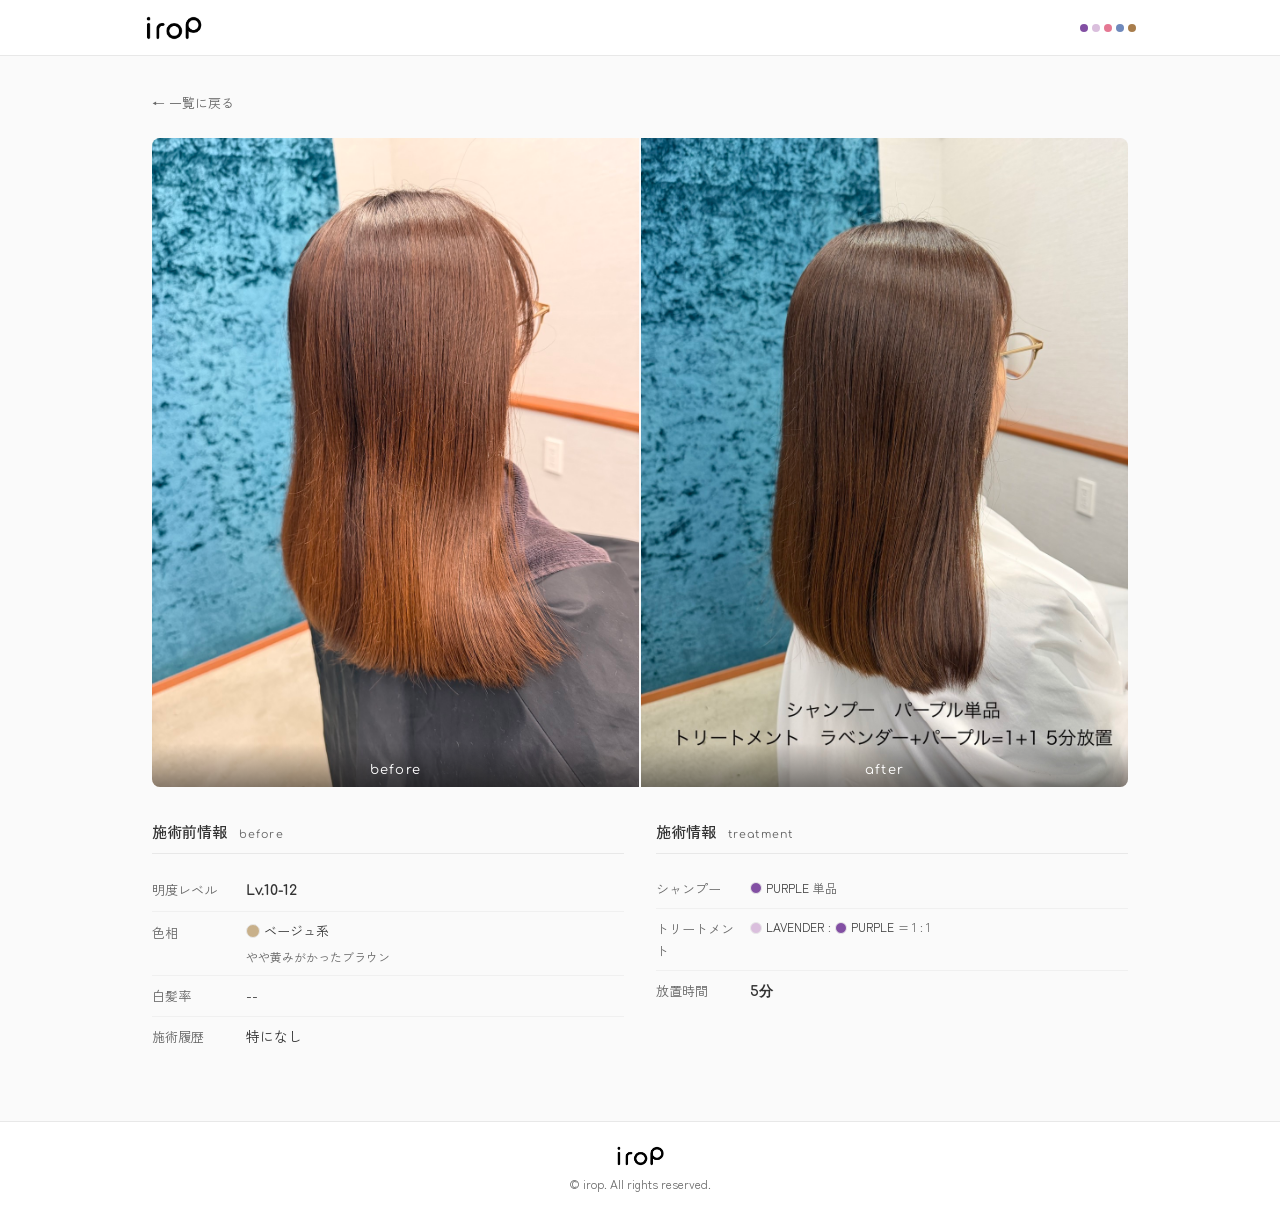
==== case-detail.html @ 00847f36 "M0-M3: irop施術事例集の閲覧機能 - 事例一覧画面（カード型UI、レスポンシブグリッド） - 事例詳細画面（Before/After写真比較、施術情報） - フィルター検索（明度・色相・白髪" ====
<!DOCTYPE html>
<html lang="ja">
<head>
  <meta charset="UTF-8">
  <meta name="viewport" content="width=device-width, initial-scale=1.0">
  <title>事例詳細 | irop 施術事例集</title>
  <meta name="description" content="irop カラーシャンプー・カラートリートメントの施術事例詳細。Before/Afterの写真と施術情報を掲載しています。">

  <!-- Google Fonts -->
  <link rel="preconnect" href="https://fonts.googleapis.com">
  <link rel="preconnect" href="https://fonts.gstatic.com" crossorigin>
  <link href="https://fonts.googleapis.com/css2?family=Comfortaa:wght@400;700&family=Zen+Kaku+Gothic+New:wght@400;500;700&display=swap" rel="stylesheet">

  <!-- Stylesheet -->
  <link rel="stylesheet" href="css/style.css">
</head>
<body>

  <!-- Header -->
  <header class="header">
    <div class="header__inner">
      <a href="index.html" class="header__logo">
        <img src="design/irop_logo.png" alt="irop" class="header__logo-img">
      </a>
      <div class="color-bar">
        <span class="color-bar__dot color-bar__dot--purple"></span>
        <span class="color-bar__dot color-bar__dot--lavender"></span>
        <span class="color-bar__dot color-bar__dot--pink"></span>
        <span class="color-bar__dot color-bar__dot--ash"></span>
        <span class="color-bar__dot color-bar__dot--brown"></span>
      </div>
    </div>
  </header>

  <!-- Main Content -->
  <main class="main">
    <a href="index.html" class="back-link">&larr; 一覧に戻る</a>

    <!-- ===== 事例 1: PURPLE + LAVENDER ===== -->
    <article class="case-detail" data-case="1">
      <section class="photo-compare">
        <div class="photo-compare__item">
          <img src="images/IMG_6502.JPG" alt="Before: 明るめの茶髪、黄みがかったトーン" class="photo-compare__img">
          <span class="photo-compare__label">before</span>
        </div>
        <div class="photo-compare__item">
          <img src="images/IMG_6503.JPG" alt="After: 黄みが抑えられ落ち着いたトーン" class="photo-compare__img">
          <span class="photo-compare__label">after</span>
        </div>
      </section>

      <div class="detail-info-grid">
        <section class="info-section">
          <h2 class="info-section__title">施術前情報 <span class="info-section__title-en">before</span></h2>
          <dl class="info-list">
            <div class="info-list__row">
              <dt class="info-list__label">明度レベル</dt>
              <dd class="info-list__value"><span class="lightness-badge">Lv.10-12</span></dd>
            </div>
            <div class="info-list__row">
              <dt class="info-list__label">色相</dt>
              <dd class="info-list__value">
                <span class="hue-chip hue-chip--beige">ベージュ系</span>
                <span class="info-list__note">やや黄みがかったブラウン</span>
              </dd>
            </div>
            <div class="info-list__row">
              <dt class="info-list__label">白髪率</dt>
              <dd class="info-list__value">--</dd>
            </div>
            <div class="info-list__row">
              <dt class="info-list__label">施術履歴</dt>
              <dd class="info-list__value">特になし</dd>
            </div>
          </dl>
        </section>

        <section class="info-section">
          <h2 class="info-section__title">施術情報 <span class="info-section__title-en">treatment</span></h2>
          <dl class="info-list">
            <div class="info-list__row">
              <dt class="info-list__label">シャンプー</dt>
              <dd class="info-list__value">
                <div class="color-recipe">
                  <span class="color-chip">
                    <span class="color-chip__swatch" style="background-color: var(--color-purple);"></span>
                    PURPLE
                  </span>
                  <span class="color-recipe__type">単品</span>
                </div>
              </dd>
            </div>
            <div class="info-list__row">
              <dt class="info-list__label">トリートメント</dt>
              <dd class="info-list__value">
                <div class="color-recipe">
                  <span class="color-chip">
                    <span class="color-chip__swatch" style="background-color: var(--color-lavender);"></span>
                    LAVENDER
                  </span>
                  <span class="color-recipe__ratio">:</span>
                  <span class="color-chip">
                    <span class="color-chip__swatch" style="background-color: var(--color-purple);"></span>
                    PURPLE
                  </span>
                  <span class="color-recipe__type">= 1 : 1</span>
                </div>
              </dd>
            </div>
            <div class="info-list__row">
              <dt class="info-list__label">放置時間</dt>
              <dd class="info-list__value"><span class="time-badge">5分</span></dd>
            </div>
          </dl>
        </section>
      </div>
    </article>

    <!-- ===== 事例 2: BROWN ===== -->
    <article class="case-detail" data-case="2" hidden>
      <section class="photo-compare">
        <div class="photo-compare__item">
          <img src="images/IMG_6504.JPG" alt="Before: 暗めの茶髪、やや赤みあり" class="photo-compare__img">
          <span class="photo-compare__label">before</span>
        </div>
        <div class="photo-compare__item">
          <img src="images/IMG_6505.JPG" alt="After: ツヤが出て整った印象" class="photo-compare__img">
          <span class="photo-compare__label">after</span>
        </div>
      </section>

      <div class="detail-info-grid">
        <section class="info-section">
          <h2 class="info-section__title">施術前情報 <span class="info-section__title-en">before</span></h2>
          <dl class="info-list">
            <div class="info-list__row">
              <dt class="info-list__label">明度レベル</dt>
              <dd class="info-list__value"><span class="lightness-badge">Lv.8</span></dd>
            </div>
            <div class="info-list__row">
              <dt class="info-list__label">色相</dt>
              <dd class="info-list__value">
                <span class="hue-chip hue-chip--brown">ブラウン系</span>
                <span class="info-list__note">やや赤みのあるブラウン</span>
              </dd>
            </div>
            <div class="info-list__row">
              <dt class="info-list__label">白髪率</dt>
              <dd class="info-list__value">--</dd>
            </div>
            <div class="info-list__row">
              <dt class="info-list__label">施術履歴</dt>
              <dd class="info-list__value">縮毛矯正（アンダー部分）、毎日アイロン使用</dd>
            </div>
          </dl>
        </section>

        <section class="info-section">
          <h2 class="info-section__title">施術情報 <span class="info-section__title-en">treatment</span></h2>
          <dl class="info-list">
            <div class="info-list__row">
              <dt class="info-list__label">シャンプー</dt>
              <dd class="info-list__value"><span class="not-used">未使用</span></dd>
            </div>
            <div class="info-list__row">
              <dt class="info-list__label">トリートメント</dt>
              <dd class="info-list__value">
                <div class="color-recipe">
                  <span class="color-chip">
                    <span class="color-chip__swatch" style="background-color: var(--color-brown);"></span>
                    BROWN
                  </span>
                  <span class="color-recipe__type">単品</span>
                </div>
              </dd>
            </div>
            <div class="info-list__row">
              <dt class="info-list__label">放置時間</dt>
              <dd class="info-list__value"><span class="time-badge">5分</span></dd>
            </div>
          </dl>
        </section>
      </div>
    </article>

    <!-- ===== 事例 3: PURPLE (ダミー) ===== -->
    <article class="case-detail" data-case="3" hidden>
      <section class="photo-compare">
        <div class="photo-compare__item">
          <img src="images/IMG_6502.JPG" alt="Before: 明るめの髪" class="photo-compare__img">
          <span class="photo-compare__label">before</span>
        </div>
        <div class="photo-compare__item">
          <img src="images/IMG_6503.JPG" alt="After: パープルトーンに変化" class="photo-compare__img">
          <span class="photo-compare__label">after</span>
        </div>
      </section>

      <div class="detail-info-grid">
        <section class="info-section">
          <h2 class="info-section__title">施術前情報 <span class="info-section__title-en">before</span></h2>
          <dl class="info-list">
            <div class="info-list__row">
              <dt class="info-list__label">明度レベル</dt>
              <dd class="info-list__value"><span class="lightness-badge">Lv.14</span></dd>
            </div>
            <div class="info-list__row">
              <dt class="info-list__label">色相</dt>
              <dd class="info-list__value">
                <span class="hue-chip hue-chip--yellow">イエロー系</span>
              </dd>
            </div>
            <div class="info-list__row">
              <dt class="info-list__label">白髪率</dt>
              <dd class="info-list__value">10%未満</dd>
            </div>
            <div class="info-list__row">
              <dt class="info-list__label">施術履歴</dt>
              <dd class="info-list__value">ブリーチ</dd>
            </div>
          </dl>
        </section>

        <section class="info-section">
          <h2 class="info-section__title">施術情報 <span class="info-section__title-en">treatment</span></h2>
          <dl class="info-list">
            <div class="info-list__row">
              <dt class="info-list__label">シャンプー</dt>
              <dd class="info-list__value">
                <div class="color-recipe">
                  <span class="color-chip">
                    <span class="color-chip__swatch" style="background-color: var(--color-purple);"></span>
                    PURPLE
                  </span>
                  <span class="color-recipe__type">単品</span>
                </div>
              </dd>
            </div>
            <div class="info-list__row">
              <dt class="info-list__label">トリートメント</dt>
              <dd class="info-list__value">
                <div class="color-recipe">
                  <span class="color-chip">
                    <span class="color-chip__swatch" style="background-color: var(--color-purple);"></span>
                    PURPLE
                  </span>
                  <span class="color-recipe__type">単品</span>
                </div>
              </dd>
            </div>
            <div class="info-list__row">
              <dt class="info-list__label">放置時間</dt>
              <dd class="info-list__value"><span class="time-badge">10分</span></dd>
            </div>
          </dl>
        </section>
      </div>
    </article>

    <!-- ===== 事例 4: ASH + PURPLE (ダミー) ===== -->
    <article class="case-detail" data-case="4" hidden>
      <section class="photo-compare">
        <div class="photo-compare__item">
          <img src="images/IMG_6504.JPG" alt="Before: 暗めの茶髪" class="photo-compare__img">
          <span class="photo-compare__label">before</span>
        </div>
        <div class="photo-compare__item">
          <img src="images/IMG_6505.JPG" alt="After: アッシュトーンに変化" class="photo-compare__img">
          <span class="photo-compare__label">after</span>
        </div>
      </section>

      <div class="detail-info-grid">
        <section class="info-section">
          <h2 class="info-section__title">施術前情報 <span class="info-section__title-en">before</span></h2>
          <dl class="info-list">
            <div class="info-list__row">
              <dt class="info-list__label">明度レベル</dt>
              <dd class="info-list__value"><span class="lightness-badge">Lv.6</span></dd>
            </div>
            <div class="info-list__row">
              <dt class="info-list__label">色相</dt>
              <dd class="info-list__value">
                <span class="hue-chip hue-chip--ash">アッシュ系</span>
              </dd>
            </div>
            <div class="info-list__row">
              <dt class="info-list__label">白髪率</dt>
              <dd class="info-list__value">10-20%</dd>
            </div>
            <div class="info-list__row">
              <dt class="info-list__label">施術履歴</dt>
              <dd class="info-list__value">通常カラー（アルカリカラー）</dd>
            </div>
          </dl>
        </section>

        <section class="info-section">
          <h2 class="info-section__title">施術情報 <span class="info-section__title-en">treatment</span></h2>
          <dl class="info-list">
            <div class="info-list__row">
              <dt class="info-list__label">シャンプー</dt>
              <dd class="info-list__value"><span class="not-used">未使用</span></dd>
            </div>
            <div class="info-list__row">
              <dt class="info-list__label">トリートメント</dt>
              <dd class="info-list__value">
                <div class="color-recipe">
                  <span class="color-chip">
                    <span class="color-chip__swatch" style="background-color: var(--color-ash);"></span>
                    ASH
                  </span>
                  <span class="color-recipe__ratio">:</span>
                  <span class="color-chip">
                    <span class="color-chip__swatch" style="background-color: var(--color-purple);"></span>
                    PURPLE
                  </span>
                  <span class="color-recipe__type">= 2 : 1</span>
                </div>
              </dd>
            </div>
            <div class="info-list__row">
              <dt class="info-list__label">放置時間</dt>
              <dd class="info-list__value"><span class="time-badge">5分</span></dd>
            </div>
          </dl>
        </section>
      </div>
    </article>

    <!-- ===== 事例 5: PINK + LAVENDER (ダミー) ===== -->
    <article class="case-detail" data-case="5" hidden>
      <section class="photo-compare">
        <div class="photo-compare__item">
          <img src="images/IMG_6502.JPG" alt="Before: 明るめの茶髪" class="photo-compare__img">
          <span class="photo-compare__label">before</span>
        </div>
        <div class="photo-compare__item">
          <img src="images/IMG_6503.JPG" alt="After: ピンクラベンダートーンに変化" class="photo-compare__img">
          <span class="photo-compare__label">after</span>
        </div>
      </section>

      <div class="detail-info-grid">
        <section class="info-section">
          <h2 class="info-section__title">施術前情報 <span class="info-section__title-en">before</span></h2>
          <dl class="info-list">
            <div class="info-list__row">
              <dt class="info-list__label">明度レベル</dt>
              <dd class="info-list__value"><span class="lightness-badge">Lv.9</span></dd>
            </div>
            <div class="info-list__row">
              <dt class="info-list__label">色相</dt>
              <dd class="info-list__value">
                <span class="hue-chip hue-chip--pink">ピンク系</span>
              </dd>
            </div>
            <div class="info-list__row">
              <dt class="info-list__label">白髪率</dt>
              <dd class="info-list__value">--</dd>
            </div>
            <div class="info-list__row">
              <dt class="info-list__label">施術履歴</dt>
              <dd class="info-list__value">パーマ</dd>
            </div>
          </dl>
        </section>

        <section class="info-section">
          <h2 class="info-section__title">施術情報 <span class="info-section__title-en">treatment</span></h2>
          <dl class="info-list">
            <div class="info-list__row">
              <dt class="info-list__label">シャンプー</dt>
              <dd class="info-list__value">
                <div class="color-recipe">
                  <span class="color-chip">
                    <span class="color-chip__swatch" style="background-color: var(--color-pink);"></span>
                    PINK
                  </span>
                  <span class="color-recipe__type">単品</span>
                </div>
              </dd>
            </div>
            <div class="info-list__row">
              <dt class="info-list__label">トリートメント</dt>
              <dd class="info-list__value">
                <div class="color-recipe">
                  <span class="color-chip">
                    <span class="color-chip__swatch" style="background-color: var(--color-pink);"></span>
                    PINK
                  </span>
                  <span class="color-recipe__ratio">:</span>
                  <span class="color-chip">
                    <span class="color-chip__swatch" style="background-color: var(--color-lavender);"></span>
                    LAVENDER
                  </span>
                  <span class="color-recipe__type">= 1 : 1</span>
                </div>
              </dd>
            </div>
            <div class="info-list__row">
              <dt class="info-list__label">放置時間</dt>
              <dd class="info-list__value"><span class="time-badge">7分</span></dd>
            </div>
          </dl>
        </section>
      </div>
    </article>

    <!-- ===== 事例 6: BROWN + ASH (ダミー) ===== -->
    <article class="case-detail" data-case="6" hidden>
      <section class="photo-compare">
        <div class="photo-compare__item">
          <img src="images/IMG_6504.JPG" alt="Before: 暗めの茶髪" class="photo-compare__img">
          <span class="photo-compare__label">before</span>
        </div>
        <div class="photo-compare__item">
          <img src="images/IMG_6505.JPG" alt="After: ブラウンアッシュトーンに変化" class="photo-compare__img">
          <span class="photo-compare__label">after</span>
        </div>
      </section>

      <div class="detail-info-grid">
        <section class="info-section">
          <h2 class="info-section__title">施術前情報 <span class="info-section__title-en">before</span></h2>
          <dl class="info-list">
            <div class="info-list__row">
              <dt class="info-list__label">明度レベル</dt>
              <dd class="info-list__value"><span class="lightness-badge">Lv.11</span></dd>
            </div>
            <div class="info-list__row">
              <dt class="info-list__label">色相</dt>
              <dd class="info-list__value">
                <span class="hue-chip hue-chip--orange">オレンジ系</span>
              </dd>
            </div>
            <div class="info-list__row">
              <dt class="info-list__label">白髪率</dt>
              <dd class="info-list__value">30-50%</dd>
            </div>
            <div class="info-list__row">
              <dt class="info-list__label">施術履歴</dt>
              <dd class="info-list__value">通常カラー（アルカリカラー）、ブリーチ</dd>
            </div>
          </dl>
        </section>

        <section class="info-section">
          <h2 class="info-section__title">施術情報 <span class="info-section__title-en">treatment</span></h2>
          <dl class="info-list">
            <div class="info-list__row">
              <dt class="info-list__label">シャンプー</dt>
              <dd class="info-list__value"><span class="not-used">未使用</span></dd>
            </div>
            <div class="info-list__row">
              <dt class="info-list__label">トリートメント</dt>
              <dd class="info-list__value">
                <div class="color-recipe">
                  <span class="color-chip">
                    <span class="color-chip__swatch" style="background-color: var(--color-brown);"></span>
                    BROWN
                  </span>
                  <span class="color-recipe__ratio">:</span>
                  <span class="color-chip">
                    <span class="color-chip__swatch" style="background-color: var(--color-ash);"></span>
                    ASH
                  </span>
                  <span class="color-recipe__type">= 1 : 1</span>
                </div>
              </dd>
            </div>
            <div class="info-list__row">
              <dt class="info-list__label">放置時間</dt>
              <dd class="info-list__value"><span class="time-badge">5分</span></dd>
            </div>
          </dl>
        </section>
      </div>
    </article>

  </main>

  <!-- Footer -->
  <footer class="footer">
    <div class="footer__inner">
      <img src="design/irop_logo.png" alt="irop" class="footer__logo-img">
      <p class="footer__copy">&copy; irop. All rights reserved.</p>
    </div>
  </footer>

  <!-- Case Switcher -->
  <script>
    (function() {
      var id = new URLSearchParams(window.location.search).get('id') || '1';
      var cases = document.querySelectorAll('[data-case]');
      cases.forEach(function(el) {
        el.hidden = (el.dataset.case !== id);
      });
    })();
  </script>

</body>
</html>
---- css/style.css ----
/* ==========================================================================
   irop 施術事例集 — Base Styles
   ブランドガイドライン (CIVI Guideline Ver.01) 準拠
   ========================================================================== */

/* --- CSS Custom Properties (Design Tokens) --- */
:root {
  /* tasu シリーズ ブランドカラー */
  --color-purple: #824fa3;
  --color-lavender: #dabfdd;
  --color-pink: #e57893;
  --color-ash: #6f89bc;
  --color-brown: #a87d4c;

  /* mamoru シリーズ */
  --color-gray: #d7d7d7;

  /* ベースカラー */
  --color-black: #000000;
  --color-white: #ffffff;
  --color-bg: #fafafa;
  --color-text: #333333;
  --color-text-light: #666666;
  --color-border: #e8e8e8;

  /* フォント */
  --font-display: 'Comfortaa', cursive;
  --font-body: 'Zen Kaku Gothic New', sans-serif;

  /* スペーシング */
  --space-xs: 4px;
  --space-sm: 8px;
  --space-md: 16px;
  --space-lg: 24px;
  --space-xl: 32px;
  --space-2xl: 48px;

  /* レイアウト */
  --max-width: 1024px;
  --header-height: 56px;
}

/* --- Reset / Normalize --- */
*,
*::before,
*::after {
  box-sizing: border-box;
  margin: 0;
  padding: 0;
}

html {
  font-size: 16px;
  -webkit-text-size-adjust: 100%;
}

body {
  font-family: var(--font-body);
  color: var(--color-text);
  background-color: var(--color-bg);
  line-height: 1.7;
  min-height: 100vh;
  display: flex;
  flex-direction: column;
}

img {
  max-width: 100%;
  height: auto;
  display: block;
}

a {
  color: var(--color-purple);
  text-decoration: none;
}

a:hover {
  opacity: 0.8;
}

/* --- Header --- */
.header {
  background-color: var(--color-white);
  border-bottom: 1px solid var(--color-border);
  position: sticky;
  top: 0;
  z-index: 100;
  height: var(--header-height);
  display: flex;
  align-items: center;
  justify-content: center;
}

.header__inner {
  width: 100%;
  max-width: var(--max-width);
  padding: 0 var(--space-md);
  display: flex;
  align-items: center;
  justify-content: space-between;
}

.header__logo {
  display: flex;
  align-items: center;
}

.header__logo-img {
  height: 24px;
  width: auto;
}

/* --- Color Bar (irop Key Motif) --- */
.color-bar {
  display: flex;
  gap: 4px;
  align-items: center;
}

.color-bar__dot {
  display: inline-block;
  width: 8px;
  height: 8px;
  min-width: 8px;
  min-height: 8px;
  border-radius: 50%;
  flex-shrink: 0;
}

.color-bar__dot--purple { background-color: var(--color-purple); }
.color-bar__dot--lavender { background-color: var(--color-lavender); }
.color-bar__dot--pink { background-color: var(--color-pink); }
.color-bar__dot--ash { background-color: var(--color-ash); }
.color-bar__dot--brown { background-color: var(--color-brown); }

/* --- Main --- */
.main {
  flex: 1;
  width: 100%;
  max-width: var(--max-width);
  margin: 0 auto;
  padding: var(--space-lg) var(--space-md);
}

/* --- Page Title --- */
.page-title {
  font-family: var(--font-body);
  font-size: 1.125rem;
  font-weight: 500;
  color: var(--color-text);
  margin-bottom: var(--space-lg);
}

.page-title__en {
  font-family: var(--font-display);
  font-size: 0.75rem;
  font-weight: 400;
  color: var(--color-text-light);
  display: block;
  margin-top: var(--space-xs);
  letter-spacing: 0.1em;
}

/* --- Card Grid (M1で使用) --- */
.card-grid {
  display: grid;
  grid-template-columns: 1fr;
  gap: var(--space-md);
}

/* --- Empty State --- */
.empty-state {
  text-align: center;
  padding: var(--space-2xl) var(--space-md);
  color: var(--color-text-light);
}

.empty-state__icon {
  font-size: 2rem;
  margin-bottom: var(--space-md);
  opacity: 0.4;
}

.empty-state__text {
  font-size: 0.875rem;
  line-height: 1.8;
}

/* --- Case Card --- */
.case-card[hidden] {
  display: none;
}

.case-card {
  display: block;
  background-color: var(--color-white);
  border: 1px solid var(--color-border);
  border-radius: 8px;
  overflow: hidden;
  color: var(--color-text);
  text-decoration: none;
  transition: box-shadow 0.2s ease;
}

.case-card:hover {
  opacity: 1;
  box-shadow: 0 2px 12px rgba(0, 0, 0, 0.08);
}

.case-card__images {
  display: flex;
  gap: 2px;
  background-color: var(--color-bg);
}

.case-card__img-wrap {
  position: relative;
  flex: 1;
  aspect-ratio: 3 / 4;
  overflow: hidden;
}

.case-card__img {
  width: 100%;
  height: 100%;
  object-fit: cover;
  display: block;
}

.case-card__label {
  position: absolute;
  bottom: 0;
  left: 0;
  right: 0;
  background: linear-gradient(transparent, rgba(0, 0, 0, 0.45));
  font-family: var(--font-display);
  font-size: 0.625rem;
  font-weight: 400;
  text-align: center;
  letter-spacing: 0.08em;
  text-transform: lowercase;
  color: var(--color-white);
  padding: 12px 0 4px;
}

.case-card__body {
  padding: var(--space-sm) var(--space-md);
}

.case-card__brightness {
  display: flex;
  align-items: baseline;
  gap: var(--space-xs);
  margin-bottom: var(--space-xs);
}

.case-card__brightness-value {
  font-family: var(--font-display);
  font-size: 0.8125rem;
  font-weight: 700;
  color: var(--color-text);
}

.case-card__colors {
  display: flex;
  flex-wrap: wrap;
  gap: var(--space-sm);
}

/* --- Footer --- */
.footer {
  background-color: var(--color-white);
  border-top: 1px solid var(--color-border);
  padding: var(--space-lg) var(--space-md);
  text-align: center;
}

.footer__inner {
  max-width: var(--max-width);
  margin: 0 auto;
}

.footer__logo-img {
  height: 20px;
  width: auto;
  margin: 0 auto var(--space-sm);
}

.footer__copy {
  font-size: 0.75rem;
  color: var(--color-text-light);
}

/* --- Color Chip (カラー表示用) --- */
.color-chip {
  display: inline-flex;
  align-items: center;
  gap: var(--space-xs);
  font-size: 0.75rem;
  color: var(--color-text);
}

.color-chip__swatch {
  width: 12px;
  height: 12px;
  border-radius: 50%;
  border: 1px solid var(--color-border);
}

/* --- Responsive (Tablet+) --- */
@media (min-width: 600px) {
  .card-grid {
    grid-template-columns: repeat(2, 1fr);
    gap: var(--space-lg);
  }

  .page-title {
    font-size: 1.25rem;
  }

  .case-card__label {
    font-size: 0.6875rem;
  }
}

@media (min-width: 900px) {
  .card-grid {
    grid-template-columns: repeat(3, 1fr);
  }

  .main {
    padding: var(--space-xl) var(--space-lg);
  }
}

/* ==========================================================================
   Case Detail (M2)
   ========================================================================== */

/* --- Back Link --- */
.back-link {
  display: inline-flex;
  align-items: center;
  gap: var(--space-xs);
  font-size: 0.8125rem;
  color: var(--color-text-light);
  margin-bottom: var(--space-lg);
  transition: color 0.2s ease;
}

.back-link:hover {
  color: var(--color-purple);
  opacity: 1;
}

/* --- Photo Comparison --- */
.photo-compare {
  display: flex;
  flex-direction: column;
  gap: 2px;
  border-radius: 8px;
  overflow: hidden;
  margin-bottom: var(--space-xl);
  background-color: var(--color-bg);
}

.photo-compare__item {
  position: relative;
  aspect-ratio: 3 / 4;
  overflow: hidden;
  max-height: 60vh;
}

.photo-compare__img {
  width: 100%;
  height: 100%;
  object-fit: cover;
  display: block;
}

.photo-compare__label {
  position: absolute;
  bottom: 0;
  left: 0;
  right: 0;
  background: linear-gradient(transparent, rgba(0, 0, 0, 0.45));
  font-family: var(--font-display);
  font-size: 0.75rem;
  font-weight: 400;
  text-align: center;
  letter-spacing: 0.08em;
  text-transform: lowercase;
  color: var(--color-white);
  padding: 16px 0 6px;
}

/* --- Info Section --- */
.info-section {
  margin-bottom: var(--space-xl);
}

.info-section__title {
  font-family: var(--font-body);
  font-size: 0.9375rem;
  font-weight: 500;
  color: var(--color-text);
  padding-bottom: var(--space-sm);
  border-bottom: 1px solid var(--color-border);
  margin-bottom: var(--space-md);
}

.info-section__title-en {
  font-family: var(--font-display);
  font-size: 0.6875rem;
  font-weight: 400;
  color: var(--color-text-light);
  letter-spacing: 0.1em;
  margin-left: var(--space-sm);
}

/* --- Info List (dl) --- */
.info-list {
  list-style: none;
}

.info-list__row {
  display: flex;
  gap: var(--space-md);
  padding: var(--space-sm) 0;
  border-bottom: 1px solid #f0f0f0;
  align-items: baseline;
}

.info-list__row:last-child {
  border-bottom: none;
}

.info-list__label {
  flex: 0 0 6em;
  font-size: 0.8125rem;
  color: var(--color-text-light);
}

.info-list__value {
  flex: 1;
  font-size: 0.875rem;
  color: var(--color-text);
}

.info-list__note {
  display: block;
  font-size: 0.75rem;
  color: var(--color-text-light);
  margin-top: 2px;
}

/* --- Lightness Badge --- */
.lightness-badge {
  font-family: var(--font-display);
  font-size: 0.875rem;
  font-weight: 700;
  color: var(--color-text);
}

/* --- Time Badge --- */
.time-badge {
  font-family: var(--font-display);
  font-size: 0.875rem;
  font-weight: 700;
  color: var(--color-text);
}

/* --- Hue Chip (16色相表示) --- */
.hue-chip {
  display: inline-flex;
  align-items: center;
  gap: var(--space-xs);
  font-size: 0.8125rem;
  color: var(--color-text);
}

.hue-chip::before {
  content: '';
  display: inline-block;
  width: 14px;
  height: 14px;
  border-radius: 50%;
  border: 1px solid var(--color-border);
  flex-shrink: 0;
}

/* 色相環ベース 11種 */
.hue-chip--yellow::before { background-color: #e8d44d; }
.hue-chip--golden::before { background-color: #d4a843; }
.hue-chip--khaki::before { background-color: #8b8b3a; }
.hue-chip--green::before { background-color: #5a9e6f; }
.hue-chip--ash::before { background-color: #8a9db5; }
.hue-chip--blue::before { background-color: #5b7dab; }
.hue-chip--purple::before { background-color: #8b5ea5; }
.hue-chip--pink::before { background-color: #d4839e; }
.hue-chip--red::before { background-color: #c0524d; }
.hue-chip--orange::before { background-color: #d4854a; }
.hue-chip--beige::before { background-color: #c8b08a; }

/* 無彩色・特殊系 5種 */
.hue-chip--white::before { background-color: #f0eded; }
.hue-chip--silver::before { background-color: #b8b8b8; }
.hue-chip--grege::before { background-color: #a89e93; }
.hue-chip--black::before { background-color: #3a3a3a; }
.hue-chip--brown::before { background-color: #8b6544; }

/* --- Color Recipe (カラー配合表示) --- */
.color-recipe {
  display: flex;
  flex-wrap: wrap;
  align-items: center;
  gap: var(--space-xs);
}

.color-recipe__ratio {
  font-size: 0.75rem;
  color: var(--color-text-light);
}

.color-recipe__type {
  font-size: 0.75rem;
  color: var(--color-text-light);
}

/* --- Not Used (未使用表示) --- */
.not-used {
  font-size: 0.8125rem;
  color: var(--color-text-light);
}

/* --- Responsive: Tablet+ (M2追加) --- */
@media (min-width: 600px) {
  .photo-compare {
    flex-direction: row;
  }

  .photo-compare__item {
    flex: 1;
    max-height: none;
  }

  .photo-compare__label {
    font-size: 0.8125rem;
  }
}

/* --- Responsive: Desktop (M2追加) --- */
@media (min-width: 900px) {
  .detail-info-grid {
    display: grid;
    grid-template-columns: 1fr 1fr;
    gap: var(--space-xl);
  }
}

/* ==========================================================================
   Filter (M3)
   ========================================================================== */

/* --- Filter Section --- */
.filter-section {
  margin-bottom: var(--space-lg);
}

/* --- Filter Toggle Button --- */
.filter-toggle {
  display: inline-flex;
  align-items: center;
  gap: var(--space-sm);
  background: none;
  border: 1px solid var(--color-border);
  border-radius: 20px;
  padding: var(--space-sm) var(--space-md);
  font-family: var(--font-body);
  font-size: 0.8125rem;
  color: var(--color-text);
  cursor: pointer;
  transition: border-color 0.2s ease, background-color 0.2s ease;
}

.filter-toggle:hover {
  border-color: var(--color-purple);
}

.filter-toggle--active {
  border-color: var(--color-purple);
  background-color: rgba(130, 79, 163, 0.05);
}

.filter-toggle__arrow {
  font-size: 0.625rem;
  transition: transform 0.2s ease;
}

.filter-toggle--active .filter-toggle__arrow {
  transform: rotate(180deg);
}

/* --- Filter Badge --- */
.filter-badge {
  display: inline-flex;
  align-items: center;
  justify-content: center;
  min-width: 18px;
  height: 18px;
  padding: 0 4px;
  border-radius: 9px;
  background-color: var(--color-purple);
  color: var(--color-white);
  font-size: 0.6875rem;
  font-weight: 700;
  line-height: 1;
}

/* --- Filter Panel --- */
.filter-panel {
  background-color: var(--color-white);
  border: 1px solid var(--color-border);
  border-radius: 8px;
  padding: var(--space-lg) var(--space-md);
  margin-top: var(--space-sm);
}

/* --- Filter Group --- */
.filter-group {
  margin-bottom: var(--space-lg);
}

.filter-group:last-of-type {
  margin-bottom: var(--space-md);
}

.filter-group__title {
  font-size: 0.8125rem;
  font-weight: 500;
  color: var(--color-text);
  margin-bottom: var(--space-sm);
}

.filter-group__title-en {
  font-family: var(--font-display);
  font-size: 0.6875rem;
  font-weight: 400;
  color: var(--color-text-light);
  letter-spacing: 0.08em;
  margin-left: var(--space-xs);
}

/* --- Brightness Inputs --- */
.filter-brightness {
  display: flex;
  align-items: center;
  gap: var(--space-sm);
}

.filter-brightness__label {
  display: flex;
  align-items: center;
  gap: 2px;
  font-family: var(--font-display);
  font-size: 0.8125rem;
  font-weight: 700;
  color: var(--color-text);
}

.filter-brightness__input {
  width: 52px;
  padding: var(--space-xs) var(--space-sm);
  border: 1px solid var(--color-border);
  border-radius: 4px;
  font-family: var(--font-display);
  font-size: 0.875rem;
  text-align: center;
  color: var(--color-text);
  background-color: var(--color-white);
}

.filter-brightness__input:focus {
  outline: none;
  border-color: var(--color-purple);
}

.filter-brightness__sep {
  font-size: 0.8125rem;
  color: var(--color-text-light);
}

/* --- Hue Grid --- */
.filter-hue-grid {
  display: grid;
  grid-template-columns: repeat(4, 1fr);
  gap: var(--space-sm);
}

.filter-hue-btn {
  display: flex;
  flex-direction: column;
  align-items: center;
  gap: 4px;
  padding: var(--space-sm) var(--space-xs);
  background: none;
  border: 2px solid transparent;
  border-radius: 8px;
  cursor: pointer;
  transition: border-color 0.15s ease, background-color 0.15s ease;
}

.filter-hue-btn:hover {
  background-color: rgba(0, 0, 0, 0.02);
}

.filter-hue-btn--active {
  border-color: var(--color-purple);
  background-color: rgba(130, 79, 163, 0.06);
}

.filter-hue-btn__swatch {
  display: block;
  width: 24px;
  height: 24px;
  border-radius: 50%;
  border: 1px solid var(--color-border);
  flex-shrink: 0;
}

.filter-hue-btn__name {
  font-family: var(--font-body);
  font-size: 0.625rem;
  color: var(--color-text-light);
  line-height: 1.2;
}

/* --- Filter Chips (白髪率・施術履歴) --- */
.filter-chips {
  display: flex;
  flex-wrap: wrap;
  gap: var(--space-sm);
}

.filter-chip {
  display: inline-flex;
  align-items: center;
  padding: var(--space-xs) var(--space-md);
  border: 1px solid var(--color-border);
  border-radius: 16px;
  background: none;
  font-family: var(--font-body);
  font-size: 0.75rem;
  color: var(--color-text);
  cursor: pointer;
  transition: border-color 0.15s ease, background-color 0.15s ease, color 0.15s ease;
}

.filter-chip:hover {
  border-color: var(--color-purple);
}

.filter-chip--active {
  border-color: var(--color-purple);
  background-color: var(--color-purple);
  color: var(--color-white);
}

/* --- Filter Color Buttons (iropカラー) --- */
.filter-color-btn {
  display: inline-flex;
  align-items: center;
  gap: var(--space-xs);
  padding: var(--space-xs) var(--space-md);
  border: 1px solid var(--color-border);
  border-radius: 16px;
  background: none;
  font-family: var(--font-body);
  font-size: 0.75rem;
  color: var(--color-text);
  cursor: pointer;
  transition: border-color 0.15s ease, background-color 0.15s ease;
}

.filter-color-btn:hover {
  border-color: var(--color-purple);
}

.filter-color-btn--active {
  border-color: var(--color-purple);
  background-color: rgba(130, 79, 163, 0.08);
}

.filter-color-btn__swatch {
  display: inline-block;
  width: 12px;
  height: 12px;
  border-radius: 50%;
  border: 1px solid var(--color-border);
  flex-shrink: 0;
}

/* --- Filter Actions --- */
.filter-actions {
  display: flex;
  align-items: center;
  justify-content: space-between;
  padding-top: var(--space-md);
  border-top: 1px solid var(--color-border);
}

.filter-reset {
  background: none;
  border: none;
  font-family: var(--font-body);
  font-size: 0.8125rem;
  color: var(--color-purple);
  cursor: pointer;
  padding: var(--space-xs) 0;
}

.filter-reset:hover {
  opacity: 0.7;
}

.filter-count {
  font-size: 0.8125rem;
  color: var(--color-text-light);
}

/* --- Filter Empty State --- */
.filter-empty[hidden] {
  display: none;
}

.filter-empty {
  margin-top: var(--space-lg);
}

/* --- Responsive: Tablet+ (M3追加) --- */
@media (min-width: 600px) {
  .filter-hue-grid {
    grid-template-columns: repeat(8, 1fr);
  }

  .filter-panel {
    padding: var(--space-lg);
  }
}

@media (min-width: 900px) {
  .filter-panel {
    padding: var(--space-lg) var(--space-xl);
  }
}
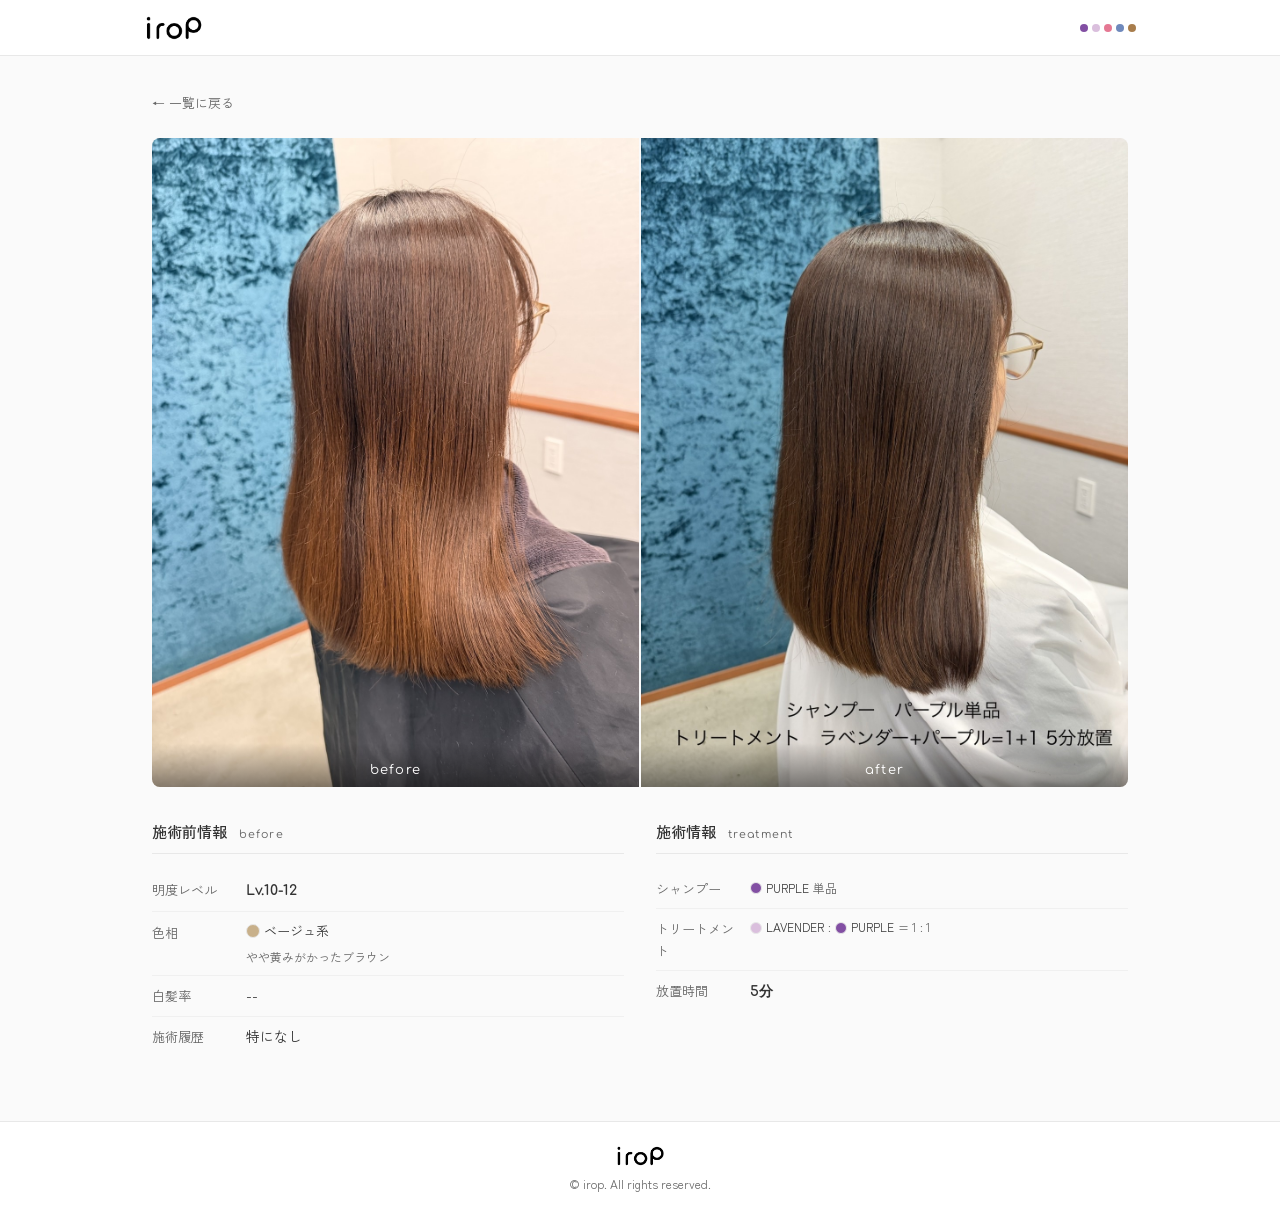
==== commit 925c49d8: "M5: データ分離+管理画面（HTMLハードコード→JSON動的レンダリング） - data/cases.json: 事例データの単一ソース化（9件） - js/case-templates.js: " ====
--- a/case-detail.html
+++ b/case-detail.html
@@ -5,6 +5,7 @@
   <meta name="viewport" content="width=device-width, initial-scale=1.0">
   <title>事例詳細 | irop 施術事例集</title>
   <meta name="description" content="irop カラーシャンプー・カラートリートメントの施術事例詳細。Before/Afterの写真と施術情報を掲載しています。">
+  <meta name="robots" content="noindex, nofollow">
 
   <!-- Google Fonts -->
   <link rel="preconnect" href="https://fonts.googleapis.com">
@@ -36,447 +37,9 @@
   <main class="main">
     <a href="index.html" class="back-link">&larr; 一覧に戻る</a>
 
-    <!-- ===== 事例 1: PURPLE + LAVENDER ===== -->
-    <article class="case-detail" data-case="1">
-      <section class="photo-compare">
-        <div class="photo-compare__item">
-          <img src="images/IMG_6502.JPG" alt="Before: 明るめの茶髪、黄みがかったトーン" class="photo-compare__img">
-          <span class="photo-compare__label">before</span>
-        </div>
-        <div class="photo-compare__item">
-          <img src="images/IMG_6503.JPG" alt="After: 黄みが抑えられ落ち着いたトーン" class="photo-compare__img">
-          <span class="photo-compare__label">after</span>
-        </div>
-      </section>
-
-      <div class="detail-info-grid">
-        <section class="info-section">
-          <h2 class="info-section__title">施術前情報 <span class="info-section__title-en">before</span></h2>
-          <dl class="info-list">
-            <div class="info-list__row">
-              <dt class="info-list__label">明度レベル</dt>
-              <dd class="info-list__value"><span class="lightness-badge">Lv.10-12</span></dd>
-            </div>
-            <div class="info-list__row">
-              <dt class="info-list__label">色相</dt>
-              <dd class="info-list__value">
-                <span class="hue-chip hue-chip--beige">ベージュ系</span>
-                <span class="info-list__note">やや黄みがかったブラウン</span>
-              </dd>
-            </div>
-            <div class="info-list__row">
-              <dt class="info-list__label">白髪率</dt>
-              <dd class="info-list__value">--</dd>
-            </div>
-            <div class="info-list__row">
-              <dt class="info-list__label">施術履歴</dt>
-              <dd class="info-list__value">特になし</dd>
-            </div>
-          </dl>
-        </section>
-
-        <section class="info-section">
-          <h2 class="info-section__title">施術情報 <span class="info-section__title-en">treatment</span></h2>
-          <dl class="info-list">
-            <div class="info-list__row">
-              <dt class="info-list__label">シャンプー</dt>
-              <dd class="info-list__value">
-                <div class="color-recipe">
-                  <span class="color-chip">
-                    <span class="color-chip__swatch" style="background-color: var(--color-purple);"></span>
-                    PURPLE
-                  </span>
-                  <span class="color-recipe__type">単品</span>
-                </div>
-              </dd>
-            </div>
-            <div class="info-list__row">
-              <dt class="info-list__label">トリートメント</dt>
-              <dd class="info-list__value">
-                <div class="color-recipe">
-                  <span class="color-chip">
-                    <span class="color-chip__swatch" style="background-color: var(--color-lavender);"></span>
-                    LAVENDER
-                  </span>
-                  <span class="color-recipe__ratio">:</span>
-                  <span class="color-chip">
-                    <span class="color-chip__swatch" style="background-color: var(--color-purple);"></span>
-                    PURPLE
-                  </span>
-                  <span class="color-recipe__type">= 1 : 1</span>
-                </div>
-              </dd>
-            </div>
-            <div class="info-list__row">
-              <dt class="info-list__label">放置時間</dt>
-              <dd class="info-list__value"><span class="time-badge">5分</span></dd>
-            </div>
-          </dl>
-        </section>
-      </div>
-    </article>
-
-    <!-- ===== 事例 2: BROWN ===== -->
-    <article class="case-detail" data-case="2" hidden>
-      <section class="photo-compare">
-        <div class="photo-compare__item">
-          <img src="images/IMG_6504.JPG" alt="Before: 暗めの茶髪、やや赤みあり" class="photo-compare__img">
-          <span class="photo-compare__label">before</span>
-        </div>
-        <div class="photo-compare__item">
-          <img src="images/IMG_6505.JPG" alt="After: ツヤが出て整った印象" class="photo-compare__img">
-          <span class="photo-compare__label">after</span>
-        </div>
-      </section>
-
-      <div class="detail-info-grid">
-        <section class="info-section">
-          <h2 class="info-section__title">施術前情報 <span class="info-section__title-en">before</span></h2>
-          <dl class="info-list">
-            <div class="info-list__row">
-              <dt class="info-list__label">明度レベル</dt>
-              <dd class="info-list__value"><span class="lightness-badge">Lv.8</span></dd>
-            </div>
-            <div class="info-list__row">
-              <dt class="info-list__label">色相</dt>
-              <dd class="info-list__value">
-                <span class="hue-chip hue-chip--brown">ブラウン系</span>
-                <span class="info-list__note">やや赤みのあるブラウン</span>
-              </dd>
-            </div>
-            <div class="info-list__row">
-              <dt class="info-list__label">白髪率</dt>
-              <dd class="info-list__value">--</dd>
-            </div>
-            <div class="info-list__row">
-              <dt class="info-list__label">施術履歴</dt>
-              <dd class="info-list__value">縮毛矯正（アンダー部分）、毎日アイロン使用</dd>
-            </div>
-          </dl>
-        </section>
-
-        <section class="info-section">
-          <h2 class="info-section__title">施術情報 <span class="info-section__title-en">treatment</span></h2>
-          <dl class="info-list">
-            <div class="info-list__row">
-              <dt class="info-list__label">シャンプー</dt>
-              <dd class="info-list__value"><span class="not-used">未使用</span></dd>
-            </div>
-            <div class="info-list__row">
-              <dt class="info-list__label">トリートメント</dt>
-              <dd class="info-list__value">
-                <div class="color-recipe">
-                  <span class="color-chip">
-                    <span class="color-chip__swatch" style="background-color: var(--color-brown);"></span>
-                    BROWN
-                  </span>
-                  <span class="color-recipe__type">単品</span>
-                </div>
-              </dd>
-            </div>
-            <div class="info-list__row">
-              <dt class="info-list__label">放置時間</dt>
-              <dd class="info-list__value"><span class="time-badge">5分</span></dd>
-            </div>
-          </dl>
-        </section>
-      </div>
-    </article>
-
-    <!-- ===== 事例 3: PURPLE (ダミー) ===== -->
-    <article class="case-detail" data-case="3" hidden>
-      <section class="photo-compare">
-        <div class="photo-compare__item">
-          <img src="images/IMG_6502.JPG" alt="Before: 明るめの髪" class="photo-compare__img">
-          <span class="photo-compare__label">before</span>
-        </div>
-        <div class="photo-compare__item">
-          <img src="images/IMG_6503.JPG" alt="After: パープルトーンに変化" class="photo-compare__img">
-          <span class="photo-compare__label">after</span>
-        </div>
-      </section>
-
-      <div class="detail-info-grid">
-        <section class="info-section">
-          <h2 class="info-section__title">施術前情報 <span class="info-section__title-en">before</span></h2>
-          <dl class="info-list">
-            <div class="info-list__row">
-              <dt class="info-list__label">明度レベル</dt>
-              <dd class="info-list__value"><span class="lightness-badge">Lv.14</span></dd>
-            </div>
-            <div class="info-list__row">
-              <dt class="info-list__label">色相</dt>
-              <dd class="info-list__value">
-                <span class="hue-chip hue-chip--yellow">イエロー系</span>
-              </dd>
-            </div>
-            <div class="info-list__row">
-              <dt class="info-list__label">白髪率</dt>
-              <dd class="info-list__value">10%未満</dd>
-            </div>
-            <div class="info-list__row">
-              <dt class="info-list__label">施術履歴</dt>
-              <dd class="info-list__value">ブリーチ</dd>
-            </div>
-          </dl>
-        </section>
-
-        <section class="info-section">
-          <h2 class="info-section__title">施術情報 <span class="info-section__title-en">treatment</span></h2>
-          <dl class="info-list">
-            <div class="info-list__row">
-              <dt class="info-list__label">シャンプー</dt>
-              <dd class="info-list__value">
-                <div class="color-recipe">
-                  <span class="color-chip">
-                    <span class="color-chip__swatch" style="background-color: var(--color-purple);"></span>
-                    PURPLE
-                  </span>
-                  <span class="color-recipe__type">単品</span>
-                </div>
-              </dd>
-            </div>
-            <div class="info-list__row">
-              <dt class="info-list__label">トリートメント</dt>
-              <dd class="info-list__value">
-                <div class="color-recipe">
-                  <span class="color-chip">
-                    <span class="color-chip__swatch" style="background-color: var(--color-purple);"></span>
-                    PURPLE
-                  </span>
-                  <span class="color-recipe__type">単品</span>
-                </div>
-              </dd>
-            </div>
-            <div class="info-list__row">
-              <dt class="info-list__label">放置時間</dt>
-              <dd class="info-list__value"><span class="time-badge">10分</span></dd>
-            </div>
-          </dl>
-        </section>
-      </div>
-    </article>
-
-    <!-- ===== 事例 4: ASH + PURPLE (ダミー) ===== -->
-    <article class="case-detail" data-case="4" hidden>
-      <section class="photo-compare">
-        <div class="photo-compare__item">
-          <img src="images/IMG_6504.JPG" alt="Before: 暗めの茶髪" class="photo-compare__img">
-          <span class="photo-compare__label">before</span>
-        </div>
-        <div class="photo-compare__item">
-          <img src="images/IMG_6505.JPG" alt="After: アッシュトーンに変化" class="photo-compare__img">
-          <span class="photo-compare__label">after</span>
-        </div>
-      </section>
-
-      <div class="detail-info-grid">
-        <section class="info-section">
-          <h2 class="info-section__title">施術前情報 <span class="info-section__title-en">before</span></h2>
-          <dl class="info-list">
-            <div class="info-list__row">
-              <dt class="info-list__label">明度レベル</dt>
-              <dd class="info-list__value"><span class="lightness-badge">Lv.6</span></dd>
-            </div>
-            <div class="info-list__row">
-              <dt class="info-list__label">色相</dt>
-              <dd class="info-list__value">
-                <span class="hue-chip hue-chip--ash">アッシュ系</span>
-              </dd>
-            </div>
-            <div class="info-list__row">
-              <dt class="info-list__label">白髪率</dt>
-              <dd class="info-list__value">10-20%</dd>
-            </div>
-            <div class="info-list__row">
-              <dt class="info-list__label">施術履歴</dt>
-              <dd class="info-list__value">通常カラー（アルカリカラー）</dd>
-            </div>
-          </dl>
-        </section>
-
-        <section class="info-section">
-          <h2 class="info-section__title">施術情報 <span class="info-section__title-en">treatment</span></h2>
-          <dl class="info-list">
-            <div class="info-list__row">
-              <dt class="info-list__label">シャンプー</dt>
-              <dd class="info-list__value"><span class="not-used">未使用</span></dd>
-            </div>
-            <div class="info-list__row">
-              <dt class="info-list__label">トリートメント</dt>
-              <dd class="info-list__value">
-                <div class="color-recipe">
-                  <span class="color-chip">
-                    <span class="color-chip__swatch" style="background-color: var(--color-ash);"></span>
-                    ASH
-                  </span>
-                  <span class="color-recipe__ratio">:</span>
-                  <span class="color-chip">
-                    <span class="color-chip__swatch" style="background-color: var(--color-purple);"></span>
-                    PURPLE
-                  </span>
-                  <span class="color-recipe__type">= 2 : 1</span>
-                </div>
-              </dd>
-            </div>
-            <div class="info-list__row">
-              <dt class="info-list__label">放置時間</dt>
-              <dd class="info-list__value"><span class="time-badge">5分</span></dd>
-            </div>
-          </dl>
-        </section>
-      </div>
-    </article>
-
-    <!-- ===== 事例 5: PINK + LAVENDER (ダミー) ===== -->
-    <article class="case-detail" data-case="5" hidden>
-      <section class="photo-compare">
-        <div class="photo-compare__item">
-          <img src="images/IMG_6502.JPG" alt="Before: 明るめの茶髪" class="photo-compare__img">
-          <span class="photo-compare__label">before</span>
-        </div>
-        <div class="photo-compare__item">
-          <img src="images/IMG_6503.JPG" alt="After: ピンクラベンダートーンに変化" class="photo-compare__img">
-          <span class="photo-compare__label">after</span>
-        </div>
-      </section>
-
-      <div class="detail-info-grid">
-        <section class="info-section">
-          <h2 class="info-section__title">施術前情報 <span class="info-section__title-en">before</span></h2>
-          <dl class="info-list">
-            <div class="info-list__row">
-              <dt class="info-list__label">明度レベル</dt>
-              <dd class="info-list__value"><span class="lightness-badge">Lv.9</span></dd>
-            </div>
-            <div class="info-list__row">
-              <dt class="info-list__label">色相</dt>
-              <dd class="info-list__value">
-                <span class="hue-chip hue-chip--pink">ピンク系</span>
-              </dd>
-            </div>
-            <div class="info-list__row">
-              <dt class="info-list__label">白髪率</dt>
-              <dd class="info-list__value">--</dd>
-            </div>
-            <div class="info-list__row">
-              <dt class="info-list__label">施術履歴</dt>
-              <dd class="info-list__value">パーマ</dd>
-            </div>
-          </dl>
-        </section>
-
-        <section class="info-section">
-          <h2 class="info-section__title">施術情報 <span class="info-section__title-en">treatment</span></h2>
-          <dl class="info-list">
-            <div class="info-list__row">
-              <dt class="info-list__label">シャンプー</dt>
-              <dd class="info-list__value">
-                <div class="color-recipe">
-                  <span class="color-chip">
-                    <span class="color-chip__swatch" style="background-color: var(--color-pink);"></span>
-                    PINK
-                  </span>
-                  <span class="color-recipe__type">単品</span>
-                </div>
-              </dd>
-            </div>
-            <div class="info-list__row">
-              <dt class="info-list__label">トリートメント</dt>
-              <dd class="info-list__value">
-                <div class="color-recipe">
-                  <span class="color-chip">
-                    <span class="color-chip__swatch" style="background-color: var(--color-pink);"></span>
-                    PINK
-                  </span>
-                  <span class="color-recipe__ratio">:</span>
-                  <span class="color-chip">
-                    <span class="color-chip__swatch" style="background-color: var(--color-lavender);"></span>
-                    LAVENDER
-                  </span>
-                  <span class="color-recipe__type">= 1 : 1</span>
-                </div>
-              </dd>
-            </div>
-            <div class="info-list__row">
-              <dt class="info-list__label">放置時間</dt>
-              <dd class="info-list__value"><span class="time-badge">7分</span></dd>
-            </div>
-          </dl>
-        </section>
-      </div>
-    </article>
-
-    <!-- ===== 事例 6: BROWN + ASH (ダミー) ===== -->
-    <article class="case-detail" data-case="6" hidden>
-      <section class="photo-compare">
-        <div class="photo-compare__item">
-          <img src="images/IMG_6504.JPG" alt="Before: 暗めの茶髪" class="photo-compare__img">
-          <span class="photo-compare__label">before</span>
-        </div>
-        <div class="photo-compare__item">
-          <img src="images/IMG_6505.JPG" alt="After: ブラウンアッシュトーンに変化" class="photo-compare__img">
-          <span class="photo-compare__label">after</span>
-        </div>
-      </section>
-
-      <div class="detail-info-grid">
-        <section class="info-section">
-          <h2 class="info-section__title">施術前情報 <span class="info-section__title-en">before</span></h2>
-          <dl class="info-list">
-            <div class="info-list__row">
-              <dt class="info-list__label">明度レベル</dt>
-              <dd class="info-list__value"><span class="lightness-badge">Lv.11</span></dd>
-            </div>
-            <div class="info-list__row">
-              <dt class="info-list__label">色相</dt>
-              <dd class="info-list__value">
-                <span class="hue-chip hue-chip--orange">オレンジ系</span>
-              </dd>
-            </div>
-            <div class="info-list__row">
-              <dt class="info-list__label">白髪率</dt>
-              <dd class="info-list__value">30-50%</dd>
-            </div>
-            <div class="info-list__row">
-              <dt class="info-list__label">施術履歴</dt>
-              <dd class="info-list__value">通常カラー（アルカリカラー）、ブリーチ</dd>
-            </div>
-          </dl>
-        </section>
-
-        <section class="info-section">
-          <h2 class="info-section__title">施術情報 <span class="info-section__title-en">treatment</span></h2>
-          <dl class="info-list">
-            <div class="info-list__row">
-              <dt class="info-list__label">シャンプー</dt>
-              <dd class="info-list__value"><span class="not-used">未使用</span></dd>
-            </div>
-            <div class="info-list__row">
-              <dt class="info-list__label">トリートメント</dt>
-              <dd class="info-list__value">
-                <div class="color-recipe">
-                  <span class="color-chip">
-                    <span class="color-chip__swatch" style="background-color: var(--color-brown);"></span>
-                    BROWN
-                  </span>
-                  <span class="color-recipe__ratio">:</span>
-                  <span class="color-chip">
-                    <span class="color-chip__swatch" style="background-color: var(--color-ash);"></span>
-                    ASH
-                  </span>
-                  <span class="color-recipe__type">= 1 : 1</span>
-                </div>
-              </dd>
-            </div>
-            <div class="info-list__row">
-              <dt class="info-list__label">放置時間</dt>
-              <dd class="info-list__value"><span class="time-badge">5分</span></dd>
-            </div>
-          </dl>
-        </section>
-      </div>
-    </article>
+    <div id="caseDetailContainer">
+      <p class="loading-text" id="loadingText">読み込み中...</p>
+    </div>
 
   </main>
 
@@ -488,16 +51,9 @@
     </div>
   </footer>
 
-  <!-- Case Switcher -->
-  <script>
-    (function() {
-      var id = new URLSearchParams(window.location.search).get('id') || '1';
-      var cases = document.querySelectorAll('[data-case]');
-      cases.forEach(function(el) {
-        el.hidden = (el.dataset.case !== id);
-      });
-    })();
-  </script>
+  <!-- Scripts -->
+  <script src="js/case-templates.js"></script>
+  <script src="js/render.js"></script>
 
 </body>
 </html>
--- a/css/style.css
+++ b/css/style.css
@@ -226,6 +226,17 @@
   height: 100%;
   object-fit: cover;
   display: block;
+}
+
+.case-card__placeholder {
+  width: 100%;
+  height: 100%;
+  background-color: var(--color-bg-secondary, #f0f0f0);
+  display: flex;
+  align-items: center;
+  justify-content: center;
+  font-size: 0.75rem;
+  color: #999;
 }
 
 .case-card__label {
@@ -379,6 +390,17 @@
   display: block;
 }
 
+.photo-compare__placeholder {
+  width: 100%;
+  height: 100%;
+  background-color: var(--color-bg-secondary, #f0f0f0);
+  display: flex;
+  align-items: center;
+  justify-content: center;
+  font-size: 0.875rem;
+  color: #999;
+}
+
 .photo-compare__label {
   position: absolute;
   bottom: 0;
@@ -854,3 +876,285 @@
     padding: var(--space-lg) var(--space-xl);
   }
 }
+
+/* --- Loading Text (M5) --- */
+.loading-text {
+  text-align: center;
+  color: var(--color-text-light);
+  padding: var(--space-xl) 0;
+  font-size: 0.9rem;
+}
+
+/* ==========================================================================
+   Admin (M5)
+   ========================================================================== */
+
+/* --- Admin Layout --- */
+.admin-layout {
+  display: flex;
+  flex-direction: column;
+  gap: var(--space-xl);
+}
+
+@media (min-width: 900px) {
+  .admin-layout {
+    display: grid;
+    grid-template-columns: 1fr 1fr;
+    gap: var(--space-xl);
+    align-items: start;
+  }
+}
+
+/* --- Admin Section --- */
+.admin-section {
+  background: var(--color-white);
+  border: 1px solid var(--color-border);
+  border-radius: 8px;
+  padding: var(--space-lg);
+  margin-bottom: var(--space-md);
+}
+
+.admin-section__title {
+  font-family: 'Zen Kaku Gothic New', sans-serif;
+  font-size: 1rem;
+  font-weight: 700;
+  color: var(--color-purple);
+  margin: 0 0 var(--space-md) 0;
+  padding-bottom: var(--space-xs);
+  border-bottom: 2px solid var(--color-lavender);
+}
+
+/* --- Admin Fields --- */
+.admin-field {
+  margin-bottom: var(--space-md);
+}
+
+.admin-field-row {
+  display: flex;
+  gap: var(--space-md);
+  margin-bottom: var(--space-md);
+}
+
+.admin-field-row .admin-field {
+  flex: 1;
+  margin-bottom: 0;
+}
+
+.admin-label {
+  display: block;
+  font-size: 0.85rem;
+  font-weight: 500;
+  color: var(--color-text);
+  margin-bottom: var(--space-xs);
+}
+
+.admin-input,
+.admin-select {
+  display: block;
+  width: 100%;
+  padding: 8px 12px;
+  font-family: 'Zen Kaku Gothic New', sans-serif;
+  font-size: 0.9rem;
+  border: 1px solid var(--color-border);
+  border-radius: 6px;
+  background: var(--color-white);
+  box-sizing: border-box;
+  transition: border-color 0.2s;
+}
+
+.admin-input:focus,
+.admin-select:focus {
+  outline: none;
+  border-color: var(--color-purple);
+  box-shadow: 0 0 0 2px rgba(130, 79, 163, 0.15);
+}
+
+.admin-input--short {
+  max-width: 120px;
+}
+
+.admin-input--tiny {
+  max-width: 80px;
+}
+
+/* --- Admin Checkbox --- */
+.admin-checkbox-group {
+  display: flex;
+  flex-wrap: wrap;
+  gap: var(--space-sm);
+}
+
+.admin-checkbox {
+  display: flex;
+  align-items: center;
+  gap: 4px;
+  font-size: 0.85rem;
+  cursor: pointer;
+}
+
+.admin-checkbox input {
+  accent-color: var(--color-purple);
+}
+
+/* --- Admin Recipe List --- */
+.admin-recipe-list {
+  display: flex;
+  flex-direction: column;
+  gap: var(--space-sm);
+  margin: var(--space-sm) 0;
+}
+
+.admin-recipe-row {
+  display: flex;
+  gap: var(--space-sm);
+  align-items: center;
+  flex-wrap: wrap;
+}
+
+.admin-recipe-color {
+  flex: 0 0 auto;
+  width: 120px;
+}
+
+.admin-recipe-ratio {
+  flex: 0 0 auto;
+}
+
+.admin-recipe-note {
+  flex: 1;
+  min-width: 100px;
+}
+
+.admin-btn-remove {
+  flex: 0 0 auto;
+  width: 32px;
+  height: 32px;
+  border: 1px solid var(--color-border);
+  border-radius: 6px;
+  background: var(--color-white);
+  color: var(--color-text-light);
+  font-size: 1.2rem;
+  cursor: pointer;
+  display: flex;
+  align-items: center;
+  justify-content: center;
+  transition: all 0.2s;
+}
+
+.admin-btn-remove:hover {
+  border-color: #e57893;
+  color: #e57893;
+  background: #fef2f4;
+}
+
+.admin-btn-add {
+  display: inline-block;
+  padding: 6px 16px;
+  font-family: 'Zen Kaku Gothic New', sans-serif;
+  font-size: 0.85rem;
+  color: var(--color-purple);
+  background: var(--color-white);
+  border: 1px dashed var(--color-purple);
+  border-radius: 6px;
+  cursor: pointer;
+  transition: all 0.2s;
+}
+
+.admin-btn-add:hover {
+  background: #f9f3fc;
+}
+
+/* --- Admin Actions --- */
+.admin-actions {
+  display: flex;
+  gap: var(--space-sm);
+  align-items: center;
+  flex-wrap: wrap;
+}
+
+.admin-btn-primary {
+  padding: 10px 24px;
+  font-family: 'Zen Kaku Gothic New', sans-serif;
+  font-size: 0.9rem;
+  font-weight: 700;
+  color: var(--color-white);
+  background: var(--color-purple);
+  border: none;
+  border-radius: 6px;
+  cursor: pointer;
+  transition: background 0.2s;
+}
+
+.admin-btn-primary:hover {
+  background: #6e3f8d;
+}
+
+.admin-btn-secondary {
+  padding: 10px 24px;
+  font-family: 'Zen Kaku Gothic New', sans-serif;
+  font-size: 0.9rem;
+  color: var(--color-purple);
+  background: var(--color-white);
+  border: 1px solid var(--color-purple);
+  border-radius: 6px;
+  cursor: pointer;
+  transition: all 0.2s;
+}
+
+.admin-btn-secondary:hover {
+  background: #f9f3fc;
+}
+
+.admin-copy-status {
+  font-size: 0.85rem;
+}
+
+.admin-copy-status--success {
+  color: #4caf50;
+}
+
+.admin-copy-status--error {
+  color: #e57893;
+}
+
+/* --- Admin Output --- */
+.admin-output {
+  position: sticky;
+  top: var(--space-md);
+}
+
+.admin-json-output {
+  display: block;
+  width: 100%;
+  min-height: 200px;
+  padding: 12px;
+  font-family: monospace;
+  font-size: 0.8rem;
+  line-height: 1.5;
+  border: 1px solid var(--color-border);
+  border-radius: 6px;
+  background: #f8f8f8;
+  resize: vertical;
+  box-sizing: border-box;
+  margin-bottom: var(--space-lg);
+}
+
+.admin-json-output:focus {
+  outline: none;
+  border-color: var(--color-purple);
+}
+
+/* --- Admin Preview --- */
+.admin-preview-card {
+  margin-bottom: var(--space-lg);
+}
+
+.admin-preview-card .card-grid {
+  display: grid;
+  grid-template-columns: 1fr;
+  max-width: 400px;
+}
+
+.admin-preview-detail {
+  margin-bottom: var(--space-lg);
+}
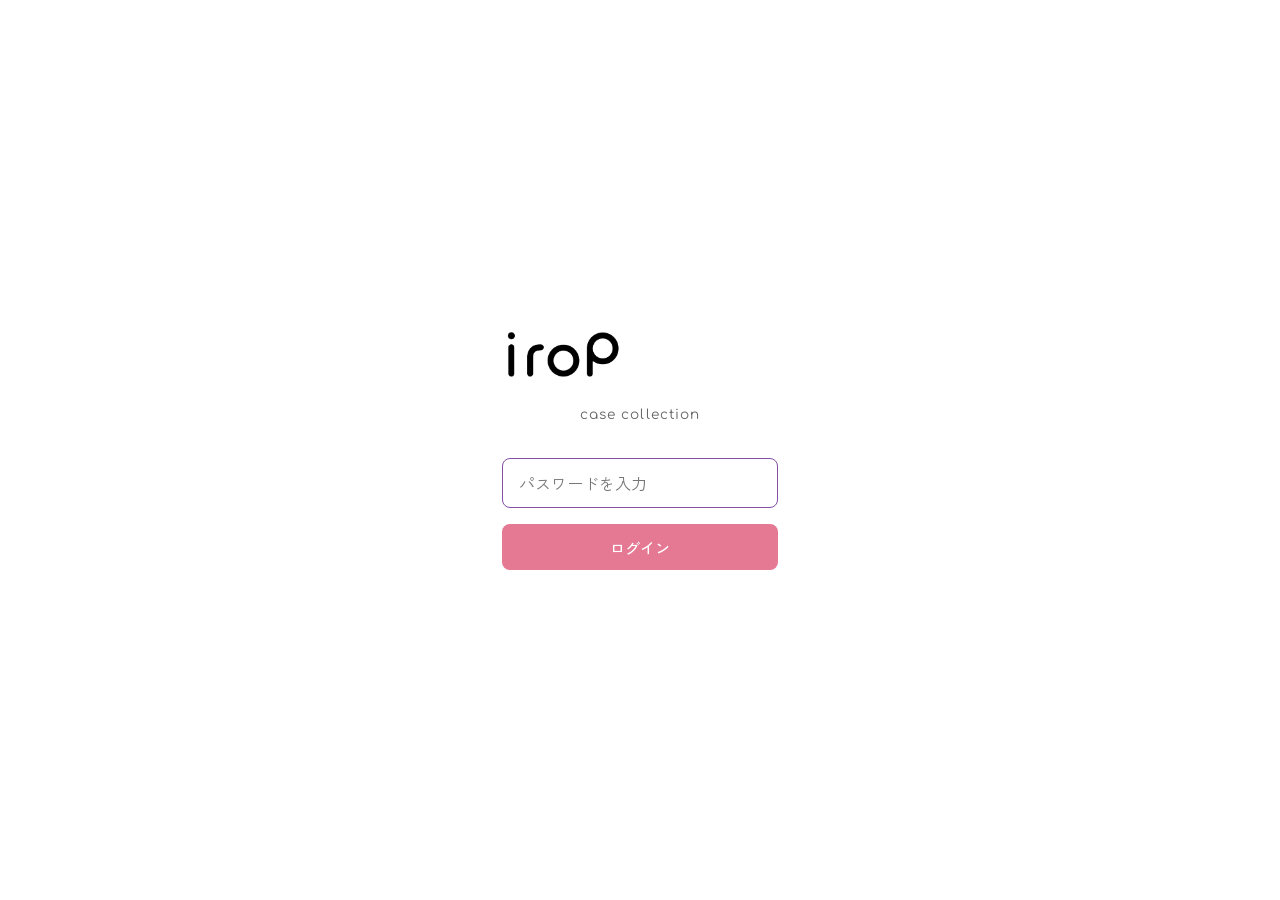
==== commit 6a704ce9: "M5.1: パスワード保護を追加（クライアントサイドPWゲート） - js/auth.js: SHA-256ハッシュ比較 + sessionStorageで認証状態管理 - index.html / " ====
--- a/case-detail.html
+++ b/case-detail.html
@@ -16,6 +16,22 @@
   <link rel="stylesheet" href="css/style.css">
 </head>
 <body>
+
+  <!-- Auth Gate -->
+  <div id="authGate" class="auth-gate">
+    <div class="auth-gate__inner">
+      <img src="design/irop_logo.png" alt="irop" class="auth-gate__logo">
+      <p class="auth-gate__title">case collection</p>
+      <form id="authForm">
+        <input type="password" id="authInput" class="auth-gate__input" placeholder="パスワードを入力" autocomplete="off">
+        <button type="submit" class="auth-gate__btn">ログイン</button>
+        <p id="authError" class="auth-gate__error" hidden></p>
+      </form>
+    </div>
+  </div>
+
+  <!-- Content (hidden until authenticated) -->
+  <div id="authContent" style="display:none">
 
   <!-- Header -->
   <header class="header">
@@ -51,7 +67,10 @@
     </div>
   </footer>
 
+  </div><!-- /authContent -->
+
   <!-- Scripts -->
+  <script src="js/auth.js"></script>
   <script src="js/case-templates.js"></script>
   <script src="js/render.js"></script>
 
--- a/css/style.css
+++ b/css/style.css
@@ -1158,3 +1158,78 @@
 .admin-preview-detail {
   margin-bottom: var(--space-lg);
 }
+
+/* ==========================================================================
+   Auth Gate — パスワード入力画面
+   ========================================================================== */
+
+.auth-gate {
+  position: fixed;
+  inset: 0;
+  z-index: 9999;
+  display: flex;
+  align-items: center;
+  justify-content: center;
+  background: var(--color-white);
+}
+
+.auth-gate__inner {
+  width: 100%;
+  max-width: 340px;
+  padding: var(--space-xl);
+  text-align: center;
+}
+
+.auth-gate__logo {
+  width: 120px;
+  margin-bottom: var(--space-lg);
+}
+
+.auth-gate__title {
+  font-family: var(--font-display);
+  font-size: 0.85rem;
+  color: var(--color-text-light);
+  letter-spacing: 0.08em;
+  margin-bottom: var(--space-xl);
+}
+
+.auth-gate__input {
+  width: 100%;
+  padding: 12px 16px;
+  font-family: var(--font-body);
+  font-size: 1rem;
+  border: 1px solid var(--color-border);
+  border-radius: 8px;
+  outline: none;
+  transition: border-color 0.2s;
+  box-sizing: border-box;
+}
+
+.auth-gate__input:focus {
+  border-color: var(--color-purple);
+}
+
+.auth-gate__btn {
+  width: 100%;
+  margin-top: var(--space-md);
+  padding: 12px;
+  font-family: var(--font-body);
+  font-size: 0.95rem;
+  font-weight: 500;
+  color: var(--color-white);
+  background: var(--color-pink);
+  border: none;
+  border-radius: 8px;
+  cursor: pointer;
+  transition: opacity 0.2s;
+}
+
+.auth-gate__btn:hover {
+  opacity: 0.85;
+}
+
+.auth-gate__error {
+  margin-top: var(--space-sm);
+  font-size: 0.85rem;
+  color: #c0524d;
+}
